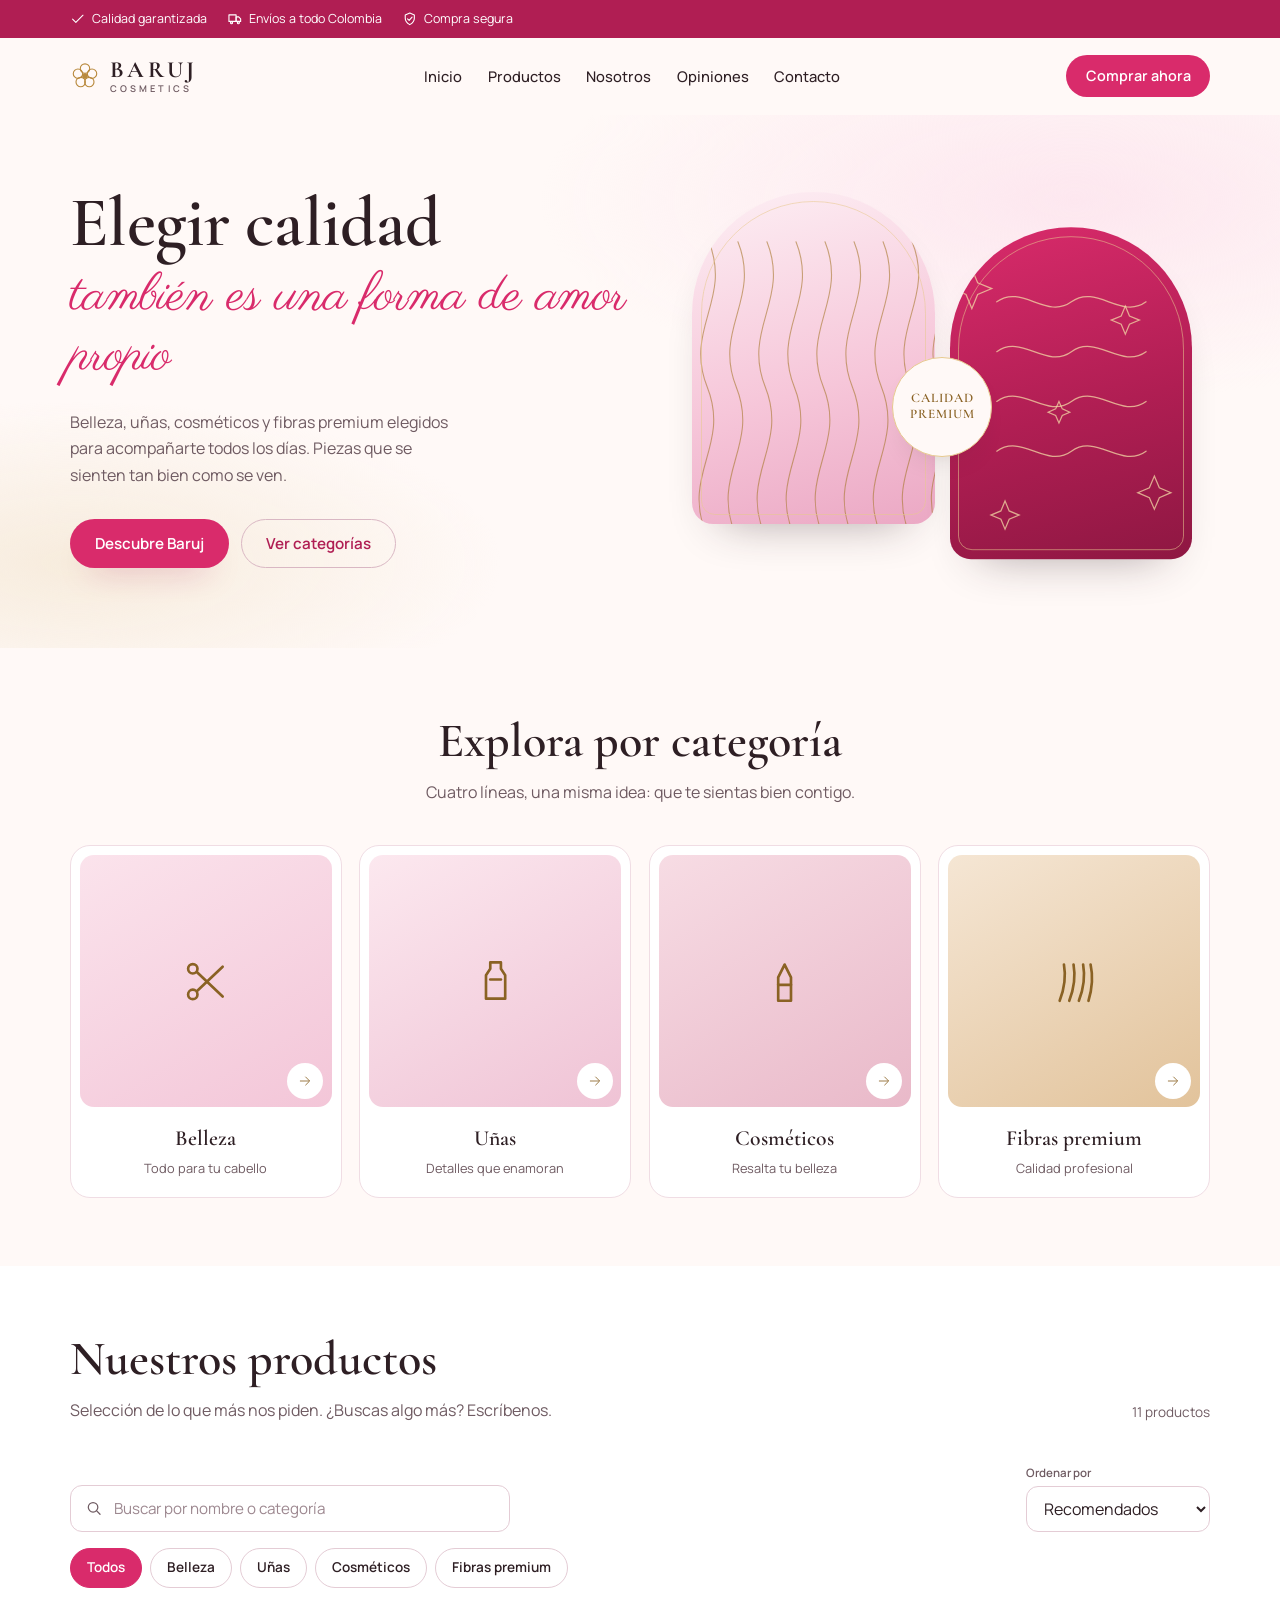
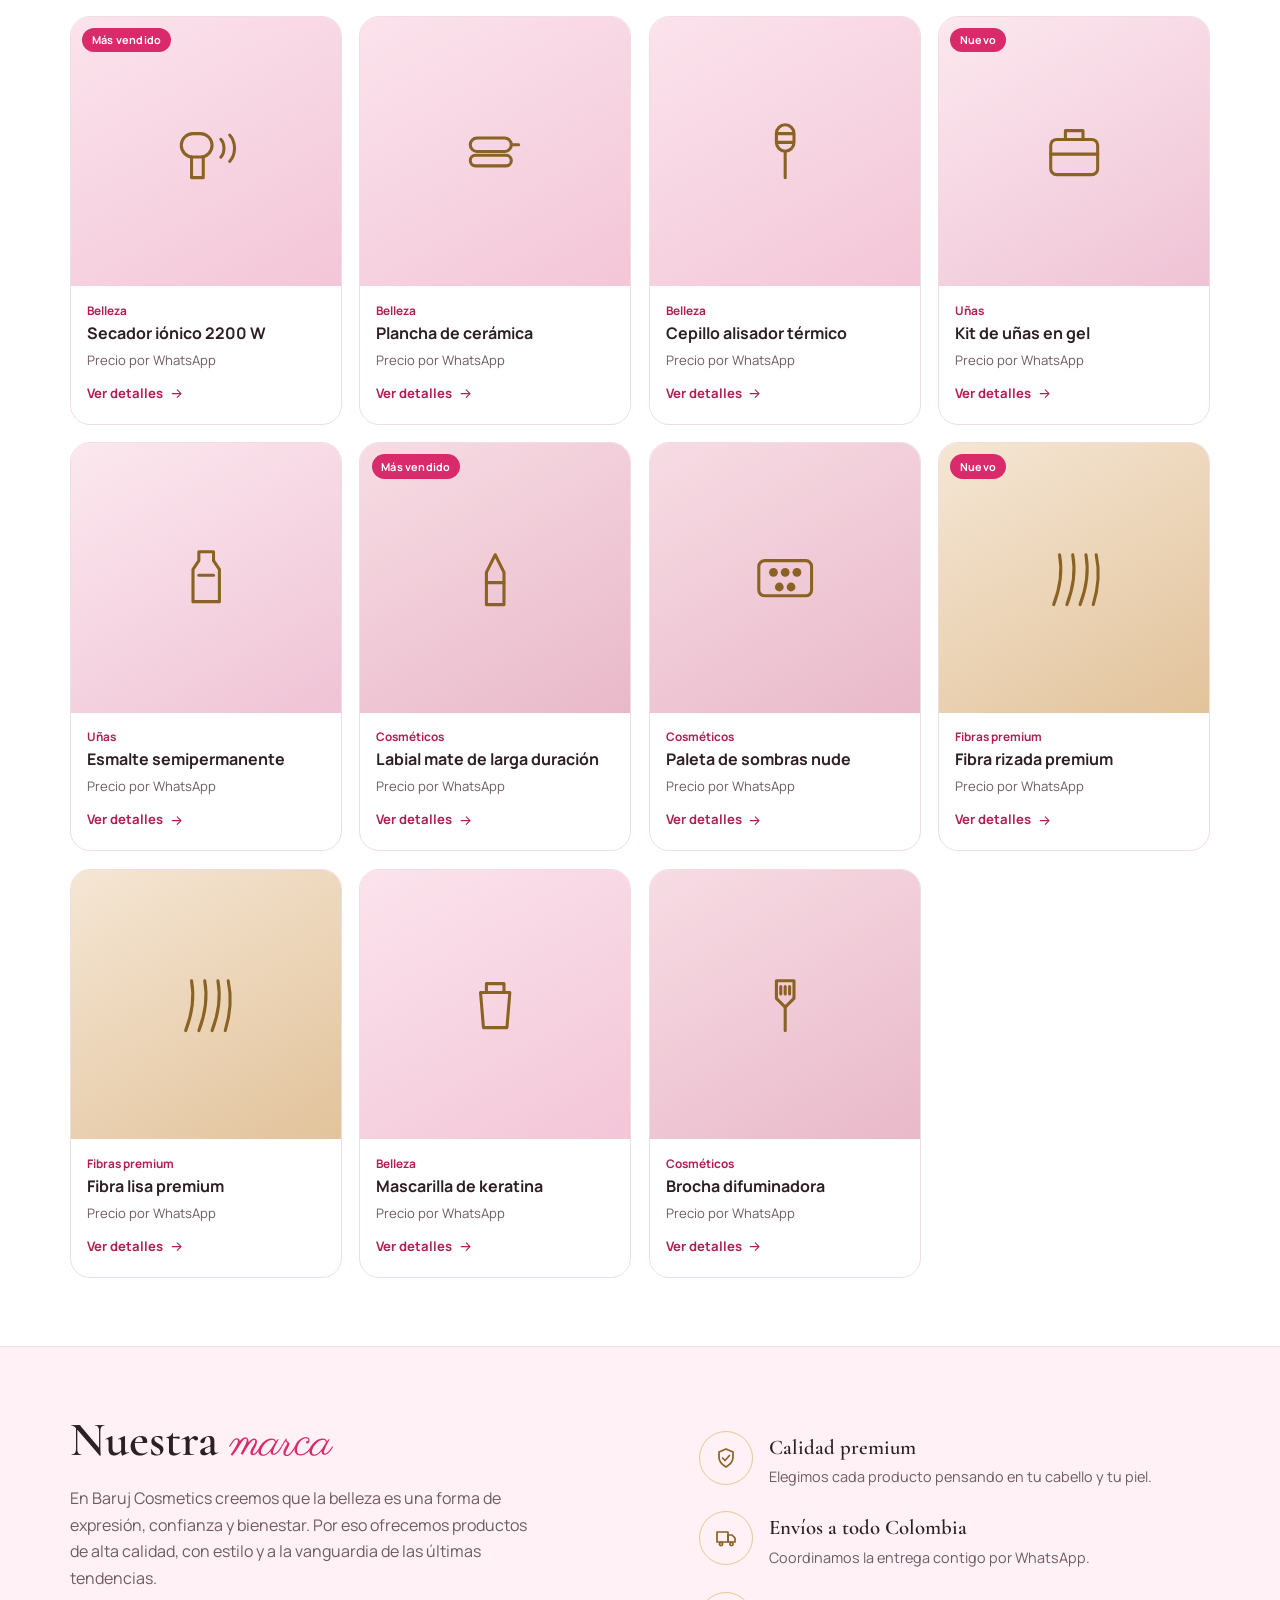
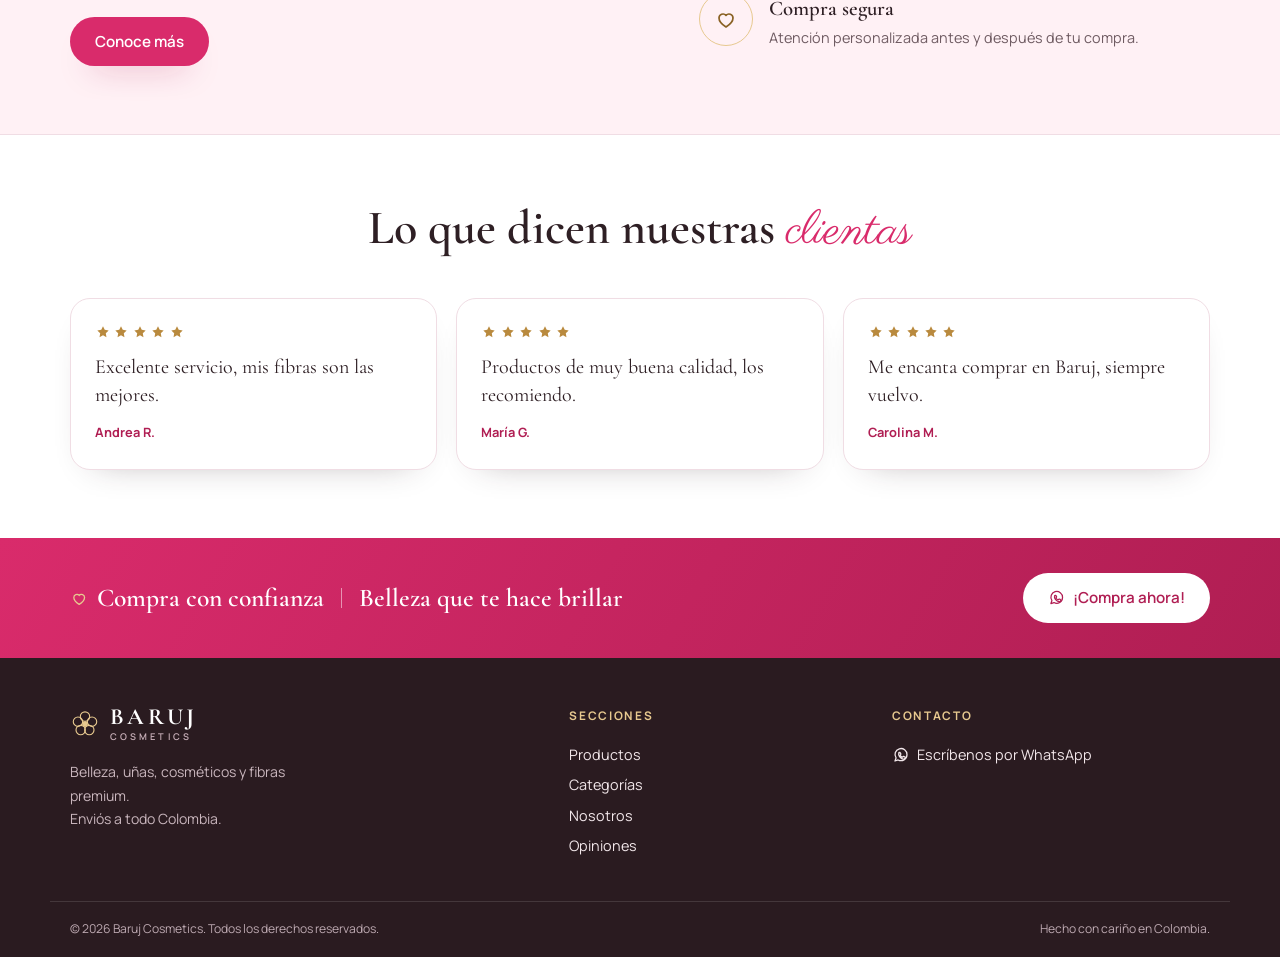
==== index.html @ c8e1570b "base del catalogo web" ====
<!DOCTYPE html>
<html lang="es-CO">
<head>
  <meta charset="utf-8">
  <meta name="viewport" content="width=device-width, initial-scale=1">
  <title>Baruj Cosmetics — Catálogo de belleza, uñas, cosméticos y fibras</title>
  <meta name="description" content="Catálogo de Baruj Cosmetics: belleza, uñas, cosméticos y fibras premium. Calidad garantizada y envíos a todo Colombia.">
  <meta name="theme-color" content="#b01e53">
  <link rel="icon" href="assets/favicon.svg" type="image/svg+xml">
  <meta property="og:title" content="Baruj Cosmetics">
  <meta property="og:description" content="Belleza, uñas, cosméticos y fibras premium. Envíos a todo Colombia.">
  <meta property="og:type" content="website">
  <link rel="preconnect" href="https://fonts.googleapis.com">
  <link rel="preconnect" href="https://fonts.gstatic.com" crossorigin>
  <link href="https://fonts.googleapis.com/css2?family=Cormorant+Garamond:ital,wght@0,500;0,600;0,700;1,500&family=Manrope:wght@400;500;600;700&family=Parisienne&display=swap" rel="stylesheet">
  <link rel="stylesheet" href="css/estilos.css">
</head>
<body>
  <a class="saltar" href="#contenido">Saltar al contenido</a>

  <!-- iconos de la página (decorativos: se ocultan a lectores de pantalla) -->
  <svg class="sprite" aria-hidden="true" focusable="false" xmlns="http://www.w3.org/2000/svg">
    <symbol id="i-check" viewBox="0 0 24 24"><path d="M4 12.5l5 5L20 6.5"/></symbol>
    <symbol id="i-camion" viewBox="0 0 24 24"><path d="M3 6h11v10H3z"/><path d="M14 9h4l3 3v4h-7z"/><circle cx="7" cy="18" r="1.6"/><circle cx="17.5" cy="18" r="1.6"/></symbol>
    <symbol id="i-escudo" viewBox="0 0 24 24"><path d="M12 3l7 3v5c0 5-3.5 8-7 10-3.5-2-7-5-7-10V6z"/><path d="M8.5 12l2.5 2.5 4.5-5"/></symbol>
    <symbol id="i-instagram" viewBox="0 0 24 24"><rect x="3.5" y="3.5" width="17" height="17" rx="5"/><circle cx="12" cy="12" r="4"/><circle cx="17" cy="7" r="1" fill="currentColor" stroke="none"/></symbol>
    <symbol id="i-tiktok" viewBox="0 0 24 24"><path d="M14 4v9.5a3.5 3.5 0 1 1-3-3.46"/><path d="M14 4c.6 2.6 2.2 4.2 5 4.5"/></symbol>
    <symbol id="i-flecha" viewBox="0 0 24 24"><path d="M5 12h13"/><path d="M13 6l6 6-6 6"/></symbol>
    <symbol id="i-buscar" viewBox="0 0 24 24"><circle cx="11" cy="11" r="6.5"/><path d="M16 16l4.5 4.5"/></symbol>
    <symbol id="i-cerrar" viewBox="0 0 24 24"><path d="M6 6l12 12M18 6L6 18"/></symbol>
    <symbol id="i-estrella" viewBox="0 0 24 24"><path d="M12 3.5l2.6 5.3 5.9.9-4.3 4.2 1 5.8-5.2-2.7-5.2 2.7 1-5.8L3.5 9.7l5.9-.9z" fill="currentColor" stroke="none"/></symbol>
    <symbol id="i-whatsapp" viewBox="0 0 24 24"><path d="M20 11.6a8 8 0 0 1-11.8 7L4 20l1.4-4.1A8 8 0 1 1 20 11.6z"/><path d="M9 9.2c.3-.6.7-.6 1-.6h.5c.2 0 .4 0 .6.5l.7 1.6c.1.3 0 .5-.2.7l-.5.6c-.1.2-.2.4 0 .7.5.8 1.4 1.7 2.5 2.1.3.1.5 0 .7-.2l.6-.7c.2-.2.4-.2.7-.1l1.6.8c.3.1.5.3.5.5 0 .3 0 1.2-.6 1.7-.5.5-1.2.8-2 .7-1-.1-2.6-.8-4-2.2-1.5-1.4-2.1-3-2.2-4 0-.8.2-1.5.7-2z"/></symbol>
    <symbol id="i-corazon" viewBox="0 0 24 24"><path d="M12 20s-7-4.4-7-9a4 4 0 0 1 7-2.6A4 4 0 0 1 19 11c0 4.6-7 9-7 9z"/></symbol>
    <symbol id="i-secador" viewBox="0 0 24 24"><rect x="3.5" y="6" width="10.5" height="8" rx="4"/><path d="M7 14v7h4v-7"/><path d="M17 8c1.4 1.4 1.4 4.6 0 6"/><path d="M20 6.5c2.2 2.4 2.2 6.6 0 9"/></symbol>
    <symbol id="i-plancha" viewBox="0 0 24 24"><rect x="3.5" y="7.5" width="14" height="4.6" rx="2.3"/><rect x="3.5" y="13.4" width="14" height="3.6" rx="1.8"/><path d="M17.5 9.8h2.5"/></symbol>
    <symbol id="i-cepillo" viewBox="0 0 24 24"><rect x="9" y="3" width="6" height="9" rx="3"/><path d="M12 12v9"/><path d="M9.5 6h5M9.5 9h5"/></symbol>
    <symbol id="i-esmalte" viewBox="0 0 24 24"><path d="M9.5 3h5v3l2 3v11h-9V9l2-3z"/><path d="M9.5 11h5"/></symbol>
    <symbol id="i-labial" viewBox="0 0 24 24"><path d="M9 21V10l3-6 3 6v11z"/><path d="M9 13.5h6"/></symbol>
    <symbol id="i-paleta" viewBox="0 0 24 24"><rect x="3" y="6" width="18" height="12" rx="2"/><circle cx="8" cy="10" r="1.5" fill="currentColor" stroke="none"/><circle cx="12" cy="10" r="1.5" fill="currentColor" stroke="none"/><circle cx="16" cy="10" r="1.5" fill="currentColor" stroke="none"/><circle cx="10" cy="15" r="1.5" fill="currentColor" stroke="none"/><circle cx="14" cy="15" r="1.5" fill="currentColor" stroke="none"/></symbol>
    <symbol id="i-fibra" viewBox="0 0 24 24"><path d="M5 21c2.5-6.5 3-11.5 2-17"/><path d="M9.5 21c2.5-6.5 3-11.5 2-17"/><path d="M14 21c2.5-6.5 3-11.5 2-17"/><path d="M18.5 21c2-6.5 2.2-11.5 1-17"/></symbol>
    <symbol id="i-tijeras" viewBox="0 0 24 24"><circle cx="6" cy="6" r="2.2"/><circle cx="6" cy="18" r="2.2"/><path d="M8 7.6L20 19"/><path d="M8 16.4L20 5"/></symbol>
    <symbol id="i-mascarilla" viewBox="0 0 24 24"><path d="M7 8h10l-1 12H8z"/><path d="M9 8V5h6v3"/></symbol>
    <symbol id="i-kit" viewBox="0 0 24 24"><rect x="4" y="8" width="16" height="12" rx="2"/><path d="M9 8V5h6v3"/><path d="M4 13h16"/></symbol>
    <symbol id="i-brocha" viewBox="0 0 24 24"><path d="M9 4h6v6l-3 3-3-3z"/><path d="M12 13v8"/><path d="M10.5 6v2.5M12 6v2.5M13.5 6v2.5"/></symbol>
  </svg>

  <div class="barra">
    <div class="contenedor barra__fila">
      <ul class="barra__beneficios">
        <li><svg class="icono" aria-hidden="true"><use href="#i-check"></use></svg>Calidad garantizada</li>
        <li><svg class="icono" aria-hidden="true"><use href="#i-camion"></use></svg>Envíos a todo Colombia</li>
        <li><svg class="icono" aria-hidden="true"><use href="#i-escudo"></use></svg>Compra segura</li>
      </ul>
      <div class="barra__redes">
        <a data-social="instagram" href="#" aria-label="Instagram de Baruj Cosmetics" target="_blank" rel="noopener">
          <svg class="icono" aria-hidden="true"><use href="#i-instagram"></use></svg>
        </a>
        <a data-social="tiktok" href="#" aria-label="TikTok de Baruj Cosmetics" target="_blank" rel="noopener">
          <svg class="icono" aria-hidden="true"><use href="#i-tiktok"></use></svg>
        </a>
      </div>
    </div>
  </div>

  <header class="cabecera" id="cabecera">
    <div class="contenedor cabecera__fila">
      <a class="marca" href="#inicio" aria-label="Baruj Cosmetics, ir al inicio">
        <svg class="marca__flor" viewBox="0 0 32 32" aria-hidden="true" focusable="false">
          <g fill="none" stroke="currentColor" stroke-width="1.2">
            <circle cx="16" cy="8" r="5"/><circle cx="23.5" cy="13.5" r="5"/>
            <circle cx="20.6" cy="22.4" r="5"/><circle cx="11.4" cy="22.4" r="5"/>
            <circle cx="8.5" cy="13.5" r="5"/><circle cx="16" cy="16" r="2.4" fill="currentColor"/>
          </g>
        </svg>
        <span class="marca__texto">
          <strong>BARUJ</strong>
          <small>Cosmetics</small>
        </span>
      </a>

      <nav class="menu" id="menu" aria-label="Navegación principal">
        <ul>
          <li><a href="#inicio">Inicio</a></li>
          <li><a href="#productos">Productos</a></li>
          <li><a href="#nosotros">Nosotros</a></li>
          <li><a href="#opiniones">Opiniones</a></li>
          <li><a href="#contacto">Contacto</a></li>
        </ul>
      </nav>

      <div class="cabecera__acciones">
        <a class="boton boton--rosa boton--compacto" href="#productos">Comprar ahora</a>
        <button class="menu-boton" type="button" aria-expanded="false" aria-controls="menu" aria-label="Abrir menú">
          <span></span><span></span><span></span>
        </button>
      </div>
    </div>
  </header>

  <main id="contenido">
    <section class="hero" id="inicio">
      <div class="contenedor hero__interior">
        <div class="hero__texto">
          <h1>
            <span class="hero__linea">Elegir calidad</span>
            <span class="hero__scripto">también es una forma de amor propio</span>
          </h1>
          <p class="hero__parrafo">
            Belleza, uñas, cosméticos y fibras premium elegidos para acompañarte
            todos los días. Piezas que se sienten tan bien como se ven.
          </p>
          <div class="hero__acciones">
            <a class="boton boton--rosa" href="#productos">Descubre Baruj</a>
            <a class="boton boton--contorno" href="#categorias">Ver categorías</a>
          </div>
        </div>

        <!-- Reemplazar estos paneles por fotos reales manteniendo las clases. -->
        <div class="collage" aria-hidden="true">
          <div class="collage__tile collage__tile--a">
            <svg class="collage__dibujo" viewBox="0 0 300 400" preserveAspectRatio="xMidYMid slice" focusable="false">
              <g fill="none" stroke="#a8792f" stroke-opacity=".6" stroke-width="1.35" stroke-linecap="round">
                <path d="M20 410c-28-70 30-105 2-175s30-105 2-175"/>
                <path d="M55 410c-28-70 30-105 2-175s30-105 2-175"/>
                <path d="M90 410c-28-70 30-105 2-175s30-105 2-175"/>
                <path d="M125 410c-28-70 30-105 2-175s30-105 2-175"/>
                <path d="M160 410c-28-70 30-105 2-175s30-105 2-175"/>
                <path d="M195 410c-28-70 30-105 2-175s30-105 2-175"/>
                <path d="M230 410c-28-70 30-105 2-175s30-105 2-175"/>
                <path d="M265 410c-28-70 30-105 2-175s30-105 2-175"/>
                <path d="M300 410c-28-70 30-105 2-175s30-105 2-175"/>
              </g>
            </svg>
          </div>
          <div class="collage__tile collage__tile--b">
            <svg class="collage__dibujo" viewBox="0 0 300 400" preserveAspectRatio="xMidYMid slice" focusable="false">
              <g fill="none" stroke="#f3d9a4" stroke-opacity=".75" stroke-width="1.5" stroke-linecap="round">
                <path d="M60 90c30-22 60 22 90 0s60 22 90 0"/>
                <path d="M60 150c30-22 60 22 90 0s60 22 90 0"/>
                <path d="M60 210c30-22 60 22 90 0s60 22 90 0"/>
                <path d="M60 270c30-22 60 22 90 0s60 22 90 0"/>
                <path d="M30 50l7 17 17 7-17 7-7 17-7-17-17-7 17-7z"/>
                <path d="M250 300l6 14 14 6-14 6-6 14-6-14-14-6 14-6z"/>
                <path d="M215 95l5 12 12 5-12 5-5 12-5-12-12-5 12-5z"/>
                <path d="M70 330l5 12 12 5-12 5-5 12-5-12-12-5 12-5z"/>
                <path d="M135 210l4 9 9 4-9 4-4 9-4-9-9-4 9-4z"/>
              </g>
            </svg>
          </div>
          <span class="collage__sello">
            <span class="collage__sello-texto">Calidad premium</span>
          </span>
        </div>
      </div>
    </section>

    <section class="seccion seccion--categorias" id="categorias">
      <div class="contenedor">
        <div class="seccion__cabecera">
          <h2>Explora por categoría</h2>
          <p>Cuatro líneas, una misma idea: que te sientas bien contigo.</p>
        </div>
        <div class="categorias" id="lista-categorias"></div>
      </div>
    </section>

    <section class="seccion seccion--productos" id="productos">
      <div class="contenedor">
        <div class="seccion__cabecera seccion__cabecera--fila">
          <div>
            <h2>Nuestros productos</h2>
            <p>Selección de lo que más nos piden. ¿Buscas algo más? Escríbenos.</p>
          </div>
          <p class="catalogo__cuenta" id="cuenta" aria-live="polite"></p>
        </div>

        <div class="controles">
          <div class="buscador">
            <label class="solo-lectores" for="buscar">Buscar productos</label>
            <svg class="icono buscador__icono" aria-hidden="true"><use href="#i-buscar"></use></svg>
            <input id="buscar" type="search" placeholder="Buscar por nombre o categoría" autocomplete="off">
          </div>
          <div class="controles__orden">
            <label for="orden">Ordenar por</label>
            <select id="orden">
              <option value="recomendado">Recomendados</option>
              <option value="nombre">Nombre (A–Z)</option>
              <option value="categoria">Categoría</option>
            </select>
          </div>
        </div>

        <div class="chips" id="chips" role="group" aria-label="Filtrar por categoría"></div>

        <div class="productos" id="lista-productos"></div>

        <div class="vacio" id="vacio" hidden>
          <p class="vacio__titulo">No encontramos productos con esa búsqueda.</p>
          <p>Prueba con otra palabra o revisa todas las categorías.</p>
          <button class="boton boton--contorno" type="button" id="limpiar">Limpiar filtros</button>
        </div>
      </div>
    </section>

    <section class="seccion seccion--marca" id="nosotros">
      <div class="contenedor marca-bloque">
        <div class="marca-bloque__texto">
          <h2>Nuestra <em class="scripto">marca</em></h2>
          <p>
            En Baruj Cosmetics creemos que la belleza es una forma de expresión,
            confianza y bienestar. Por eso ofrecemos productos de alta calidad,
            con estilo y a la vanguardia de las últimas tendencias.
          </p>
          <a class="boton boton--rosa" href="#contacto">Conoce más</a>
        </div>
        <div class="marca-bloque__pilares">
          <div class="pilar">
            <span class="pilar__icono"><svg class="icono" aria-hidden="true"><use href="#i-escudo"></use></svg></span>
            <h3>Calidad premium</h3>
            <p>Elegimos cada producto pensando en tu cabello y tu piel.</p>
          </div>
          <div class="pilar">
            <span class="pilar__icono"><svg class="icono" aria-hidden="true"><use href="#i-camion"></use></svg></span>
            <h3>Envíos a todo Colombia</h3>
            <p>Coordinamos la entrega contigo por WhatsApp.</p>
          </div>
          <div class="pilar">
            <span class="pilar__icono"><svg class="icono" aria-hidden="true"><use href="#i-corazon"></use></svg></span>
            <h3>Compra segura</h3>
            <p>Atención personalizada antes y después de tu compra.</p>
          </div>
        </div>
      </div>
    </section>

    <section class="seccion seccion--opiniones" id="opiniones">
      <div class="contenedor">
        <div class="seccion__cabecera">
          <h2>Lo que dicen nuestras <em class="scripto">clientas</em></h2>
        </div>
        <div class="opiniones">
          <figure class="opinion">
            <div class="estrellas" aria-label="5 de 5 estrellas">
              <svg class="icono" aria-hidden="true"><use href="#i-estrella"></use></svg><svg class="icono" aria-hidden="true"><use href="#i-estrella"></use></svg><svg class="icono" aria-hidden="true"><use href="#i-estrella"></use></svg><svg class="icono" aria-hidden="true"><use href="#i-estrella"></use></svg><svg class="icono" aria-hidden="true"><use href="#i-estrella"></use></svg>
            </div>
            <blockquote>Excelente servicio, mis fibras son las mejores.</blockquote>
            <figcaption>Andrea R.</figcaption>
          </figure>
          <figure class="opinion">
            <div class="estrellas" aria-label="5 de 5 estrellas">
              <svg class="icono" aria-hidden="true"><use href="#i-estrella"></use></svg><svg class="icono" aria-hidden="true"><use href="#i-estrella"></use></svg><svg class="icono" aria-hidden="true"><use href="#i-estrella"></use></svg><svg class="icono" aria-hidden="true"><use href="#i-estrella"></use></svg><svg class="icono" aria-hidden="true"><use href="#i-estrella"></use></svg>
            </div>
            <blockquote>Productos de muy buena calidad, los recomiendo.</blockquote>
            <figcaption>María G.</figcaption>
          </figure>
          <figure class="opinion">
            <div class="estrellas" aria-label="5 de 5 estrellas">
              <svg class="icono" aria-hidden="true"><use href="#i-estrella"></use></svg><svg class="icono" aria-hidden="true"><use href="#i-estrella"></use></svg><svg class="icono" aria-hidden="true"><use href="#i-estrella"></use></svg><svg class="icono" aria-hidden="true"><use href="#i-estrella"></use></svg><svg class="icono" aria-hidden="true"><use href="#i-estrella"></use></svg>
            </div>
            <blockquote>Me encanta comprar en Baruj, siempre vuelvo.</blockquote>
            <figcaption>Carolina M.</figcaption>
          </figure>
        </div>
      </div>
    </section>

    <section class="banda" id="contacto">
      <div class="contenedor banda__interior">
        <p class="banda__frase">
          <svg class="icono" aria-hidden="true"><use href="#i-corazon"></use></svg>
          Compra con confianza
          <span class="banda__separador" aria-hidden="true"></span>
          Belleza que te hace brillar
        </p>
        <a class="boton boton--blanco" data-whatsapp href="#productos" target="_blank" rel="noopener">
          <svg class="icono" aria-hidden="true"><use href="#i-whatsapp"></use></svg>
          ¡Compra ahora!
        </a>
      </div>
    </section>
  </main>

  <footer class="pie">
    <div class="contenedor pie__fila">
      <div class="pie__marca">
        <a class="marca marca--pie" href="#inicio" aria-label="Baruj Cosmetics, ir al inicio">
          <svg class="marca__flor" viewBox="0 0 32 32" aria-hidden="true" focusable="false">
            <g fill="none" stroke="currentColor" stroke-width="1.2">
              <circle cx="16" cy="8" r="5"/><circle cx="23.5" cy="13.5" r="5"/>
              <circle cx="20.6" cy="22.4" r="5"/><circle cx="11.4" cy="22.4" r="5"/>
              <circle cx="8.5" cy="13.5" r="5"/><circle cx="16" cy="16" r="2.4" fill="currentColor"/>
            </g>
          </svg>
          <span class="marca__texto"><strong>BARUJ</strong><small>Cosmetics</small></span>
        </a>
        <p>Belleza, uñas, cosméticos y fibras premium.<br>Enviós a todo Colombia.</p>
      </div>
      <nav class="pie__nav" aria-label="Enlaces del pie">
        <h2>Secciones</h2>
        <a href="#productos">Productos</a>
        <a href="#categorias">Categorías</a>
        <a href="#nosotros">Nosotros</a>
        <a href="#opiniones">Opiniones</a>
      </nav>
      <div class="pie__contacto">
        <h2>Contacto</h2>
        <a data-whatsapp href="#contacto" target="_blank" rel="noopener">
          <svg class="icono" aria-hidden="true"><use href="#i-whatsapp"></use></svg>
          Escríbenos por WhatsApp
        </a>
        <div class="pie__redes">
          <a data-social="instagram" href="#" aria-label="Instagram de Baruj Cosmetics" target="_blank" rel="noopener">
            <svg class="icono" aria-hidden="true"><use href="#i-instagram"></use></svg>
          </a>
          <a data-social="tiktok" href="#" aria-label="TikTok de Baruj Cosmetics" target="_blank" rel="noopener">
            <svg class="icono" aria-hidden="true"><use href="#i-tiktok"></use></svg>
          </a>
        </div>
      </div>
    </div>
    <div class="contenedor pie__legal">
      <p>© <span id="anio">2026</span> Baruj Cosmetics. Todos los derechos reservados.</p>
      <p>Hecho con cariño en Colombia.</p>
    </div>
  </footer>

  <dialog class="ficha" id="ficha" aria-labelledby="ficha-nombre">
    <button class="ficha__cerrar" type="button" data-cerrar aria-label="Cerrar ficha del producto">
      <svg class="icono" aria-hidden="true"><use href="#i-cerrar"></use></svg>
    </button>
    <div class="ficha__media" id="ficha-media" aria-hidden="true"></div>
    <div class="ficha__cuerpo">
      <p class="ficha__categoria" id="ficha-categoria"></p>
      <h3 id="ficha-nombre"></h3>
      <p class="ficha__descripcion" id="ficha-descripcion"></p>
      <p class="ficha__precio" id="ficha-precio"></p>
      <a class="boton boton--rosa" id="ficha-whatsapp" href="#contacto" target="_blank" rel="noopener">
        <svg class="icono" aria-hidden="true"><use href="#i-whatsapp"></use></svg>
        <span id="ficha-whatsapp-texto">Consultar por WhatsApp</span>
      </a>
      <p class="ficha__nota">Te respondemos con disponibilidad y precio.</p>
    </div>
  </dialog>

  <script src="js/productos.js"></script>
  <script src="js/app.js"></script>
</body>
</html>
---- css/estilos.css ----
/* ==========================================================================
   Baruj Cosmetics — catálogo
   Tokens de marca, base y componentes. Mobile-first.
   ========================================================================== */

:root {
  --marfil: #fff9f7;
  --blanco: #ffffff;
  --rosa: #d92b6b;          /* acento principal (texto blanco encima: 4.6:1) */
  --rosa-oscuro: #b01e53;   /* texto pequeño sobre claro */
  --rosa-suave: #f9dce6;
  --rosa-tenue: #fff1f5;
  --oro: #b98a3e;           /* solo decorativo */
  --oro-texto: #8a6224;
  --oro-claro: #e7c98f;
  --tinta: #2e1f24;
  --tinta-suave: #6f5b62;
  --borde: #f0dde4;
  --fondo-oscuro: #2a1b20;
  --sombra: 0 24px 48px -30px rgba(46, 31, 36, .45);
  --sombra-suave: 0 14px 34px -26px rgba(46, 31, 36, .45);
  --radio: 20px;
  --contenedor: 1180px;
  --cabecera: 76px;
  --fuente-titulo: "Cormorant Garamond", Georgia, serif;
  --fuente-texto: "Manrope", "Segoe UI", system-ui, sans-serif;
  --fuente-script: "Parisienne", "Brush Script MT", cursive;
}

*,
*::before,
*::after { box-sizing: border-box; }

html {
  scroll-behavior: smooth;
  scroll-padding-top: calc(var(--cabecera) + 18px);
  -webkit-text-size-adjust: 100%;
}

body {
  margin: 0;
  background: var(--marfil);
  color: var(--tinta);
  font-family: var(--fuente-texto);
  font-size: 16px;
  line-height: 1.65;
  -webkit-font-smoothing: antialiased;
}

body.sin-scroll { overflow: hidden; }

img,
svg { display: block; max-width: 100%; }

[hidden] { display: none !important; }

h1, h2, h3, p, figure, blockquote { margin: 0; }

a { color: inherit; }

button, input, select { font: inherit; color: inherit; }

:focus-visible {
  outline: 3px solid var(--oro);
  outline-offset: 3px;
  border-radius: 4px;
}

.sprite { position: absolute; width: 0; height: 0; overflow: hidden; }

.icono {
  width: 1.25em;
  height: 1.25em;
  flex: none;
  fill: none;
  stroke: currentColor;
  stroke-width: 1.7;
  stroke-linecap: round;
  stroke-linejoin: round;
}

.solo-lectores {
  position: absolute;
  width: 1px;
  height: 1px;
  padding: 0;
  margin: -1px;
  overflow: hidden;
  clip: rect(0 0 0 0);
  white-space: nowrap;
  border: 0;
}

.saltar {
  position: absolute;
  top: -60px;
  left: 1rem;
  z-index: 200;
  padding: .75rem 1.25rem;
  border-radius: 0 0 12px 12px;
  background: var(--rosa-oscuro);
  color: #fff;
  font-weight: 600;
  text-decoration: none;
  transition: top .2s ease;
}
.saltar:focus { top: 0; }

.contenedor {
  width: 100%;
  max-width: var(--contenedor);
  margin-inline: auto;
  padding-inline: 1.25rem;
}

/* ---------- Barra superior ---------- */

.barra {
  background: var(--rosa-oscuro);
  color: #fff;
  font-size: .78rem;
}
.barra__fila {
  display: flex;
  align-items: center;
  justify-content: space-between;
  gap: 1rem;
  min-height: 38px;
}
.barra__beneficios {
  display: flex;
  align-items: center;
  gap: 1.25rem;
  margin: 0;
  padding: 0;
  list-style: none;
}
.barra__beneficios li {
  display: flex;
  align-items: center;
  gap: .4rem;
  white-space: nowrap;
}
.barra__beneficios li:nth-child(2),
.barra__beneficios li:nth-child(3) { display: none; }

.barra__redes { display: flex; gap: .25rem; }
.barra__redes a {
  display: grid;
  place-items: center;
  width: 30px;
  height: 30px;
  border-radius: 50%;
  color: #fff;
}
.barra__redes a:hover { background: rgba(255, 255, 255, .16); }
.barra__redes .icono { width: 1.05rem; height: 1.05rem; }

@media (min-width: 720px) {
  .barra__beneficios li:nth-child(2),
  .barra__beneficios li:nth-child(3) { display: flex; }
}

/* ---------- Cabecera ---------- */

.cabecera {
  position: sticky;
  top: 0;
  z-index: 60;
  background: rgba(255, 249, 247, .94);
  border-bottom: 1px solid transparent;
  backdrop-filter: blur(10px);
  transition: border-color .25s ease, box-shadow .25s ease;
}
.cabecera.pegada {
  border-color: var(--borde);
  box-shadow: 0 16px 30px -26px rgba(46, 31, 36, .7);
}
.cabecera__fila {
  position: relative;
  display: flex;
  align-items: center;
  justify-content: space-between;
  gap: 1rem;
  min-height: var(--cabecera);
}

.marca {
  display: inline-flex;
  align-items: center;
  gap: .6rem;
  text-decoration: none;
}
.marca__flor {
  width: 30px;
  height: 30px;
  color: var(--oro);
  flex: none;
}
.marca__texto { display: grid; line-height: 1; }
.marca__texto strong {
  font-family: var(--fuente-titulo);
  font-size: 1.45rem;
  font-weight: 700;
  letter-spacing: .16em;
  color: var(--tinta);
}
.marca__texto small {
  margin-top: .15rem;
  font-size: .58rem;
  font-weight: 600;
  letter-spacing: .34em;
  text-transform: uppercase;
  color: var(--tinta-suave);
}

.menu ul {
  display: flex;
  gap: 1.6rem;
  margin: 0;
  padding: 0;
  list-style: none;
}
.menu a {
  position: relative;
  padding: .35rem 0;
  font-size: .92rem;
  font-weight: 500;
  text-decoration: none;
  color: var(--tinta);
}
.menu a::after {
  content: "";
  position: absolute;
  left: 0;
  right: 0;
  bottom: 0;
  height: 2px;
  border-radius: 2px;
  background: var(--rosa);
  transform: scaleX(0);
  transform-origin: left;
  transition: transform .2s ease;
}
.menu a:hover::after,
.menu a:focus-visible::after { transform: scaleX(1); }

.cabecera__acciones { display: flex; align-items: center; gap: .6rem; }

.menu-boton {
  display: grid;
  place-content: center;
  gap: 5px;
  width: 46px;
  height: 46px;
  padding: 0;
  border: 1px solid var(--borde);
  border-radius: 12px;
  background: #fff;
  cursor: pointer;
}
.menu-boton span {
  display: block;
  width: 20px;
  height: 2px;
  border-radius: 2px;
  background: var(--tinta);
  transition: transform .25s ease, opacity .2s ease;
}
.cabecera--abierta .menu-boton span:nth-child(1) { transform: translateY(7px) rotate(45deg); }
.cabecera--abierta .menu-boton span:nth-child(2) { opacity: 0; }
.cabecera--abierta .menu-boton span:nth-child(3) { transform: translateY(-7px) rotate(-45deg); }

@media (max-width: 899px) {
  .menu {
    position: absolute;
    top: 100%;
    left: 0;
    right: 0;
    display: none;
    padding: .5rem 1.25rem 1.25rem;
    background: var(--marfil);
    border-bottom: 1px solid var(--borde);
    box-shadow: var(--sombra-suave);
  }
  .cabecera--abierta .menu { display: block; }
  .menu ul { flex-direction: column; gap: .15rem; }
  .menu a {
    display: block;
    padding: .8rem .25rem;
    border-bottom: 1px solid var(--borde);
    font-size: 1rem;
  }
  .menu li:last-child a { border-bottom: 0; }
}

@media (min-width: 900px) {
  .menu-boton { display: none; }
}

@media (max-width: 599px) {
  .cabecera__acciones .boton--compacto { display: none; }
}

/* ---------- Botones ---------- */

.boton {
  display: inline-flex;
  align-items: center;
  justify-content: center;
  gap: .5rem;
  min-height: 46px;
  padding: .7rem 1.5rem;
  border: 1.5px solid transparent;
  border-radius: 999px;
  font-size: .95rem;
  font-weight: 600;
  text-decoration: none;
  cursor: pointer;
  transition: background .2s ease, color .2s ease, border-color .2s ease,
              box-shadow .2s ease, transform .2s ease;
}
.boton .icono { width: 1.15em; height: 1.15em; }
.boton--rosa {
  background: var(--rosa);
  color: #fff;
  box-shadow: 0 18px 32px -22px rgba(176, 30, 83, .95);
}
.boton--rosa:hover { background: var(--rosa-oscuro); transform: translateY(-1px); }
.boton--contorno {
  border-color: #d9b7c3;
  background: transparent;
  color: var(--rosa-oscuro);
}
.boton--contorno:hover { border-color: var(--rosa); color: var(--rosa); }
.boton--blanco { background: #fff; color: var(--rosa-oscuro); }
.boton--blanco:hover { background: var(--rosa-tenue); }
.boton--compacto {
  min-height: 42px;
  padding: .5rem 1.15rem;
  font-size: .9rem;
}

/* ---------- Hero ---------- */

.hero {
  position: relative;
  overflow: hidden;
  background:
    radial-gradient(58% 52% at 84% 16%, #fde7ef 0%, rgba(253, 231, 239, 0) 72%),
    radial-gradient(46% 42% at 6% 84%, #f7ecdd 0%, rgba(247, 236, 221, 0) 72%),
    var(--marfil);
}
.hero__interior {
  display: grid;
  gap: 2.5rem;
  padding-block: 3rem 4rem;
}
.hero__texto { max-width: 34rem; }

.hero h1 {
  font-family: var(--fuente-titulo);
  font-weight: 600;
  font-size: clamp(2.6rem, 7vw, 4.4rem);
  line-height: 1.02;
  letter-spacing: -.01em;
}
.hero__linea { display: block; }
.hero__scripto {
  display: block;
  margin-top: .6rem;
  max-width: 16ch;
  font-family: var(--fuente-script);
  font-weight: 400;
  font-size: clamp(2rem, 5.2vw, 3.3rem);
  line-height: 1.12;
  color: var(--rosa);
}

.hero__parrafo {
  margin-top: 1.4rem;
  max-width: 40ch;
  font-size: 1rem;
  color: var(--tinta-suave);
}

.hero__acciones {
  display: flex;
  flex-wrap: wrap;
  gap: .75rem;
  margin-top: 1.9rem;
}

.hero__texto > * {
  animation: subir .7s cubic-bezier(.2, .7, .2, 1) both;
}
.hero__texto h1 { animation-delay: .04s; }
.hero__parrafo { animation-delay: .12s; }
.hero__acciones { animation-delay: .2s; }

@keyframes subir {
  from { opacity: 0; transform: translateY(14px); }
  to { opacity: 1; transform: none; }
}

/* collage del hero (reemplazable por fotos) */
.collage {
  position: relative;
  display: grid;
  grid-template-columns: 1fr 1fr;
  gap: .9rem;
  width: min(100%, 500px);
  margin: 0 auto;
  padding-bottom: 2.4rem;
}
.collage__tile {
  position: relative;
  overflow: hidden;
  aspect-ratio: 3 / 4.1;
  border-radius: 150px 150px 26px 26px;
  box-shadow: var(--sombra);
}
.collage__tile::after {
  content: "";
  position: absolute;
  inset: .55rem;
  border: 1px solid rgba(231, 201, 143, .55);
  border-radius: 145px 145px 18px 18px;
  pointer-events: none;
}
.collage__tile--a {
  background: linear-gradient(165deg, #fdeff4 0%, #f6c6d9 58%, #eba8c4 100%);
}
.collage__tile--b {
  background: linear-gradient(165deg, #d92b6b 0%, #b01e53 55%, #8e1742 100%);
  transform: translateY(2.2rem);
}
.collage__dibujo {
  position: absolute;
  inset: 0;
  width: 100%;
  height: 100%;
}
.collage__sello {
  position: absolute;
  left: 50%;
  top: 58%;
  display: grid;
  place-items: center;
  width: 100px;
  height: 100px;
  padding: .6rem;
  border: 1px solid var(--oro-claro);
  border-radius: 50%;
  background: var(--marfil);
  transform: translate(-50%, -50%);
  box-shadow: var(--sombra-suave);
}
.collage__sello-texto {
  font-family: var(--fuente-titulo);
  font-size: .82rem;
  font-weight: 600;
  line-height: 1.2;
  letter-spacing: .08em;
  text-align: center;
  text-transform: uppercase;
  color: var(--oro-texto);
}

@media (min-width: 900px) {
  .hero__interior {
    grid-template-columns: 1.02fr .98fr;
    align-items: center;
    gap: 3rem;
    padding-block: 4.5rem 5rem;
  }
  .hero__texto { max-width: 36rem; }
}

/* ---------- Secciones ---------- */

.seccion { padding-block: 4.25rem; }
.seccion--productos { background: var(--blanco); }
.seccion--marca {
  background: var(--rosa-tenue);
  border-block: 1px solid var(--borde);
}
.seccion--opiniones { background: var(--blanco); }

.seccion__cabecera {
  max-width: 640px;
  margin: 0 auto 2.5rem;
  text-align: center;
}
.seccion__cabecera h2 {
  font-family: var(--fuente-titulo);
  font-weight: 600;
  font-size: clamp(2.1rem, 4.6vw, 3rem);
  line-height: 1.08;
}
.seccion__cabecera p {
  margin-top: .7rem;
  color: var(--tinta-suave);
}
.seccion__cabecera--fila {
  display: flex;
  flex-wrap: wrap;
  align-items: flex-end;
  justify-content: space-between;
  gap: .75rem 2rem;
  max-width: none;
  text-align: left;
}
.seccion__cabecera--fila > div { max-width: 42rem; }

.scripto {
  font-family: var(--fuente-script);
  font-style: normal;
  font-weight: 400;
  color: var(--rosa);
}

/* ---------- Categorías ---------- */

.categorias {
  display: grid;
  grid-template-columns: repeat(2, minmax(0, 1fr));
  gap: .9rem;
}
.categoria {
  display: block;
  padding: .55rem .55rem 1.1rem;
  border: 1px solid var(--borde);
  border-radius: var(--radio);
  background: var(--blanco);
  text-align: center;
  text-decoration: none;
  transition: transform .25s ease, box-shadow .25s ease, border-color .25s ease;
}
.categoria:hover {
  transform: translateY(-4px);
  border-color: var(--rosa-suave);
  box-shadow: var(--sombra-suave);
}
.categoria__media {
  position: relative;
  display: grid;
  place-items: center;
  aspect-ratio: 1;
  border-radius: 14px;
}
.categoria__media .icono {
  width: 3.2rem;
  height: 3.2rem;
  color: var(--oro-texto);
  stroke-width: 1.25;
}
.categoria__flecha {
  position: absolute;
  right: .55rem;
  bottom: .55rem;
  display: grid;
  place-items: center;
  width: 36px;
  height: 36px;
  border-radius: 50%;
  background: #fff;
  color: var(--rosa);
  box-shadow: var(--sombra-suave);
  transition: background .2s ease, color .2s ease;
}
.categoria__flecha .icono { width: 1rem; height: 1rem; }
.categoria:hover .categoria__flecha { background: var(--rosa); color: #fff; }
.categoria h3 {
  margin-top: .85rem;
  font-family: var(--fuente-titulo);
  font-size: 1.35rem;
  font-weight: 600;
}
.categoria p {
  margin-top: .1rem;
  font-size: .8rem;
  color: var(--tinta-suave);
}

@media (min-width: 760px) {
  .categorias { grid-template-columns: repeat(4, minmax(0, 1fr)); gap: 1.1rem; }
}

/* fondos por categoría (también para la ficha) */
[data-cat="belleza"] { background: linear-gradient(150deg, #fbe3ec 0%, #f3c6d8 100%); }
[data-cat="unas"] { background: linear-gradient(150deg, #fce8ef 0%, #efc3d5 100%); }
[data-cat="cosmeticos"] { background: linear-gradient(150deg, #f7dce4 0%, #e9b9c9 100%); }
[data-cat="fibras"] { background: linear-gradient(150deg, #f5e6d4 0%, #e2c39b 100%); }

/* ---------- Catálogo ---------- */

.catalogo__cuenta {
  font-size: .85rem;
  color: var(--tinta-suave);
  white-space: nowrap;
}

.controles {
  display: flex;
  flex-wrap: wrap;
  align-items: flex-end;
  justify-content: space-between;
  gap: .8rem 1.25rem;
  margin-bottom: 1rem;
}

.buscador { position: relative; flex: 1 1 300px; max-width: 440px; }
.buscador__icono {
  position: absolute;
  left: .95rem;
  top: 50%;
  width: 1.1rem;
  height: 1.1rem;
  color: var(--tinta-suave);
  transform: translateY(-50%);
  pointer-events: none;
}
.buscador input {
  width: 100%;
  min-height: 46px;
  padding: .6rem 1rem .6rem 2.7rem;
  border: 1px solid #e4ccd5;
  border-radius: 12px;
  background: #fff;
  font-size: .95rem;
}
.buscador input:focus { border-color: var(--rosa); outline-color: var(--rosa); }
.buscador input::placeholder { color: #9d8890; }

.controles__orden { display: grid; gap: .2rem; }
.controles__orden label {
  font-size: .72rem;
  font-weight: 600;
  color: var(--tinta-suave);
}
.controles__orden select {
  min-height: 46px;
  padding: .5rem 2.2rem .5rem .8rem;
  border: 1px solid #e4ccd5;
  border-radius: 12px;
  background: #fff;
}

.chips {
  display: flex;
  flex-wrap: wrap;
  gap: .5rem;
  margin-bottom: 1.75rem;
}
.chip {
  min-height: 40px;
  padding: .45rem 1rem;
  border: 1px solid #e4ccd5;
  border-radius: 999px;
  background: #fff;
  color: var(--tinta);
  font-size: .85rem;
  font-weight: 600;
  cursor: pointer;
  transition: background .2s ease, color .2s ease, border-color .2s ease;
}
.chip:hover { border-color: var(--rosa); color: var(--rosa-oscuro); }
.chip[aria-pressed="true"] {
  background: var(--rosa);
  border-color: var(--rosa);
  color: #fff;
}

.productos {
  display: grid;
  grid-template-columns: 1fr;
  gap: 1.1rem;
}
.producto {
  border: 1px solid var(--borde);
  border-radius: var(--radio);
  background: #fff;
  overflow: hidden;
  transition: transform .25s ease, box-shadow .25s ease, border-color .25s ease;
}
.producto:hover {
  transform: translateY(-4px);
  border-color: var(--rosa-suave);
  box-shadow: var(--sombra-suave);
}
.producto__enlace {
  display: block;
  height: 100%;
  color: inherit;
  text-decoration: none;
}
.producto__media {
  position: relative;
  display: grid;
  place-items: center;
  aspect-ratio: 1;
  overflow: hidden;
}
.producto__media img,
.ficha__media img {
  width: 100%;
  height: 100%;
  object-fit: cover;
}
.producto__media .icono {
  width: 4.4rem;
  height: 4.4rem;
  color: var(--oro-texto);
  stroke-width: 1.05;
  transition: transform .3s ease;
}
.producto:hover .producto__media .icono { transform: scale(1.06); }
.producto__etiqueta {
  position: absolute;
  top: .7rem;
  left: .7rem;
  padding: .2rem .6rem;
  border-radius: 999px;
  background: var(--rosa);
  color: #fff;
  font-size: .68rem;
  font-weight: 700;
  letter-spacing: .02em;
}
.producto__texto { display: block; padding: .9rem 1rem 1.15rem; }
.producto__categoria {
  display: block;
  font-size: .74rem;
  font-weight: 700;
  color: var(--rosa-oscuro);
}
.producto__nombre {
  display: block;
  margin-top: .15rem;
  font-size: 1rem;
  font-weight: 700;
  line-height: 1.35;
}
.producto__precio {
  display: block;
  margin-top: .35rem;
  font-size: .82rem;
  color: var(--tinta-suave);
}
.producto__ver {
  display: inline-flex;
  align-items: center;
  gap: .35rem;
  margin-top: .7rem;
  font-size: .82rem;
  font-weight: 700;
  color: var(--rosa-oscuro);
}
.producto__ver .icono {
  width: .95rem;
  height: .95rem;
  transition: transform .2s ease;
}
.producto:hover .producto__ver .icono { transform: translateX(3px); }

@media (min-width: 380px) {
  .productos { grid-template-columns: repeat(2, minmax(0, 1fr)); }
}
@media (min-width: 760px) {
  .productos { grid-template-columns: repeat(3, minmax(0, 1fr)); }
}
@media (min-width: 1040px) {
  .productos { grid-template-columns: repeat(4, minmax(0, 1fr)); }
}

.vacio {
  padding: 3rem 1.5rem;
  border: 1px dashed #e4ccd5;
  border-radius: var(--radio);
  text-align: center;
  color: var(--tinta-suave);
}
.vacio__titulo {
  font-family: var(--fuente-titulo);
  font-size: 1.5rem;
  color: var(--tinta);
}
.vacio p + p { margin-top: .4rem; }
.vacio .boton { margin-top: 1.2rem; }

/* ---------- Marca ---------- */

.marca-bloque { display: grid; gap: 2.5rem; }
.marca-bloque__texto h2 {
  font-family: var(--fuente-titulo);
  font-weight: 600;
  font-size: clamp(2.1rem, 4.6vw, 3rem);
  line-height: 1.08;
}
.marca-bloque__texto p {
  margin-top: 1rem;
  max-width: 46ch;
  color: var(--tinta-suave);
}
.marca-bloque__texto .boton { margin-top: 1.6rem; }

.marca-bloque__pilares { display: grid; gap: 1.4rem; }
.pilar {
  display: grid;
  grid-template-columns: auto 1fr;
  grid-template-areas: "icono titulo" "icono texto";
  column-gap: 1rem;
  align-items: start;
}
.pilar__icono {
  grid-area: icono;
  display: grid;
  place-items: center;
  width: 54px;
  height: 54px;
  border: 1px solid var(--oro-claro);
  border-radius: 50%;
  color: var(--oro-texto);
}
.pilar__icono .icono { width: 1.5rem; height: 1.5rem; }
.pilar h3 {
  grid-area: titulo;
  font-family: var(--fuente-titulo);
  font-size: 1.3rem;
  font-weight: 600;
}
.pilar p { grid-area: texto; font-size: .9rem; color: var(--tinta-suave); }

@media (min-width: 900px) {
  .marca-bloque {
    grid-template-columns: 1.05fr .95fr;
    gap: 4rem;
    align-items: center;
  }
}

/* ---------- Opiniones ---------- */

.opiniones {
  display: grid;
  gap: 1rem;
}
.opinion {
  padding: 1.6rem 1.5rem;
  border: 1px solid var(--borde);
  border-radius: var(--radio);
  background: #fff;
  box-shadow: var(--sombra-suave);
}
.estrellas { display: flex; gap: .15rem; color: var(--oro); }
.estrellas .icono { width: 1rem; height: 1rem; }
.opinion blockquote {
  margin-top: .8rem;
  font-family: var(--fuente-titulo);
  font-size: 1.25rem;
  line-height: 1.4;
}
.opinion figcaption {
  margin-top: .8rem;
  font-size: .8rem;
  font-weight: 700;
  color: var(--rosa-oscuro);
}

@media (min-width: 760px) {
  .opiniones { grid-template-columns: repeat(3, minmax(0, 1fr)); gap: 1.2rem; }
}

/* ---------- Banda de compra ---------- */

.banda {
  background: linear-gradient(120deg, var(--rosa) 0%, var(--rosa-oscuro) 100%);
  color: #fff;
}
.banda__interior {
  display: flex;
  flex-wrap: wrap;
  align-items: center;
  justify-content: space-between;
  gap: 1.2rem 2rem;
  padding-block: 2.2rem;
}
.banda__frase {
  display: flex;
  flex-wrap: wrap;
  align-items: center;
  gap: .55rem;
  font-family: var(--fuente-titulo);
  font-size: clamp(1.2rem, 2.6vw, 1.6rem);
  font-weight: 600;
}
.banda__frase .icono { width: 1.15rem; height: 1.15rem; color: var(--oro-claro); }
.banda__separador {
  width: 1px;
  height: 1.2rem;
  margin-inline: .5rem;
  background: rgba(255, 255, 255, .5);
}
.banda .boton--blanco { min-height: 50px; }

/* ---------- Pie ---------- */

.pie {
  background: var(--fondo-oscuro);
  color: #eadee3;
  padding-top: 3rem;
}
.pie__fila {
  display: grid;
  gap: 2.2rem;
  padding-bottom: 2.5rem;
}
.marca--pie .marca__texto strong { color: #fff; }
.marca--pie .marca__texto small { color: #c9b0b9; }
.marca--pie .marca__flor { color: var(--oro-claro); }
.pie__marca p {
  margin-top: .9rem;
  max-width: 30ch;
  font-size: .88rem;
  color: #c9b6bd;
}
.pie h2 {
  font-size: .74rem;
  font-weight: 700;
  letter-spacing: .14em;
  text-transform: uppercase;
  color: var(--oro-claro);
  margin-bottom: .9rem;
}
.pie__nav { display: grid; align-content: start; }
.pie__nav a,
.pie__contacto a {
  width: fit-content;
  padding: .2rem 0;
  font-size: .9rem;
  text-decoration: none;
  color: #f2e7ea;
}
.pie__nav a:hover,
.pie__contacto a:hover { color: var(--oro-claro); }
.pie__contacto > a { display: inline-flex; align-items: center; gap: .45rem; }
.pie__redes { display: flex; gap: .5rem; margin-top: 1rem; }
.pie__redes a {
  display: grid;
  place-items: center;
  width: 38px;
  height: 38px;
  border: 1px solid rgba(255, 255, 255, .22);
  border-radius: 50%;
  color: #fff;
}
.pie__redes a:hover { border-color: var(--oro-claro); color: var(--oro-claro); }
.pie__redes .icono { width: 1.05rem; height: 1.05rem; }

.pie__legal {
  display: flex;
  flex-wrap: wrap;
  justify-content: space-between;
  gap: .4rem 1rem;
  padding-block: 1.1rem;
  border-top: 1px solid rgba(255, 255, 255, .12);
  font-size: .76rem;
  color: #bda9b1;
}

@media (min-width: 760px) {
  .pie__fila { grid-template-columns: 1.3fr .8fr .9fr; gap: 2.5rem; }
}

/* ---------- Ficha del producto ---------- */

.ficha {
  position: fixed;
  inset: 0;
  width: min(880px, calc(100% - 2rem));
  max-height: calc(100dvh - 2rem);
  margin: auto;
  padding: 0;
  border: 0;
  border-radius: 24px;
  background: #fff;
  color: var(--tinta);
  overflow: auto;
}
.ficha::backdrop {
  background: rgba(46, 31, 36, .58);
  backdrop-filter: blur(3px);
}
.ficha[open] { display: grid; }
.ficha__media {
  display: grid;
  place-items: center;
  min-height: 240px;
  overflow: hidden;
}
.ficha__media .icono {
  width: 5.5rem;
  height: 5.5rem;
  color: var(--oro-texto);
  stroke-width: 1.1;
}
.ficha__cuerpo { padding: 1.6rem 1.5rem 1.8rem; }
.ficha__categoria {
  font-size: .76rem;
  font-weight: 700;
  color: var(--rosa-oscuro);
}
.ficha__cuerpo h3 {
  margin-top: .2rem;
  font-family: var(--fuente-titulo);
  font-size: clamp(1.7rem, 4vw, 2.2rem);
  font-weight: 600;
  line-height: 1.1;
}
.ficha__descripcion {
  margin-top: .8rem;
  color: var(--tinta-suave);
}
.ficha__precio {
  margin-top: 1rem;
  font-size: .95rem;
  font-weight: 600;
}
.ficha__cuerpo .boton { margin-top: 1.4rem; }
.ficha__nota {
  margin-top: .7rem;
  font-size: .78rem;
  color: var(--tinta-suave);
}
.ficha__cerrar {
  position: absolute;
  top: .8rem;
  right: .8rem;
  display: grid;
  place-items: center;
  width: 42px;
  height: 42px;
  border: 1px solid var(--borde);
  border-radius: 50%;
  background: rgba(255, 255, 255, .92);
  color: var(--tinta);
  cursor: pointer;
}
.ficha__cerrar:hover { background: var(--rosa-tenue); color: var(--rosa-oscuro); }

@media (min-width: 720px) {
  .ficha[open] { grid-template-columns: minmax(0, .9fr) minmax(0, 1.1fr); }
  .ficha__media { min-height: 100%; }
  .ficha__cuerpo { padding: 2.4rem 2.4rem 2.6rem; }
}

/* ---------- Movimiento reducido ---------- */

@media (prefers-reduced-motion: reduce) {
  html { scroll-behavior: auto; }
  *,
  *::before,
  *::after {
    animation-duration: .01ms !important;
    animation-iteration-count: 1 !important;
    transition-duration: .01ms !important;
  }
}
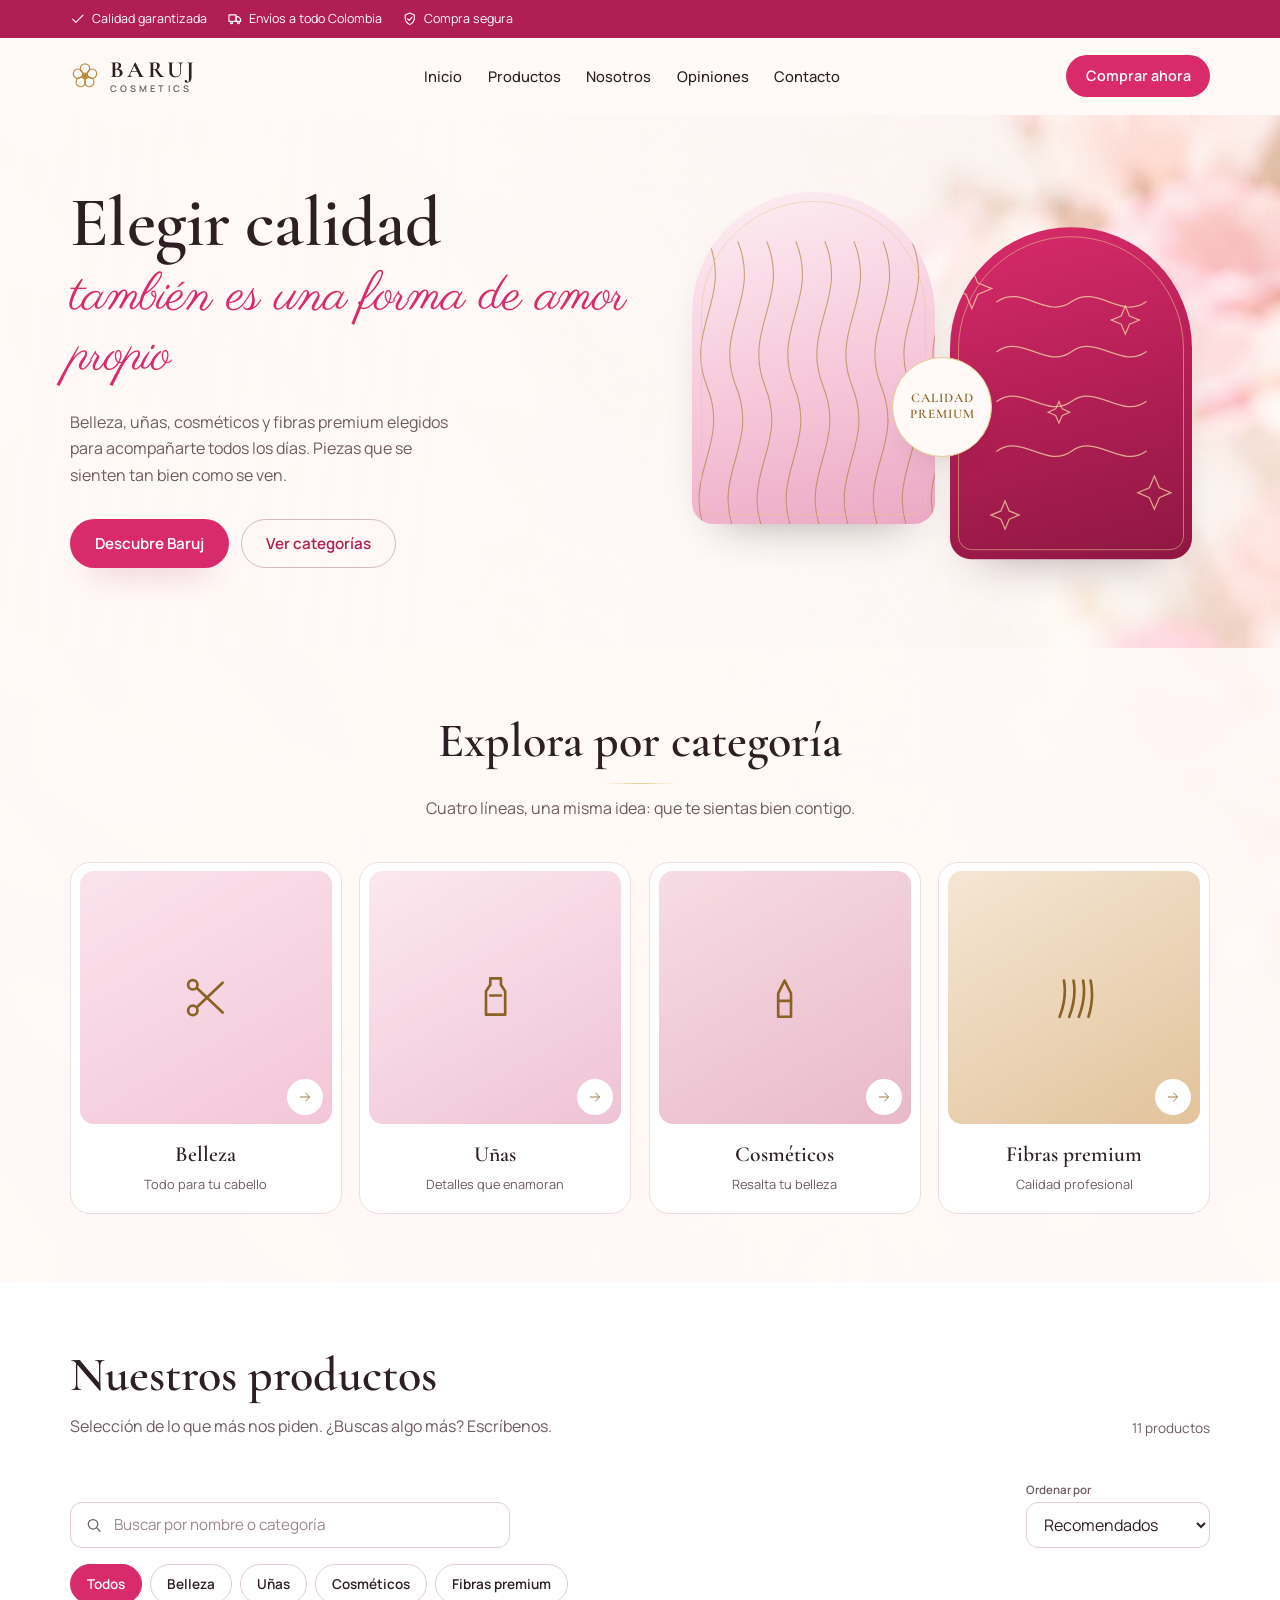
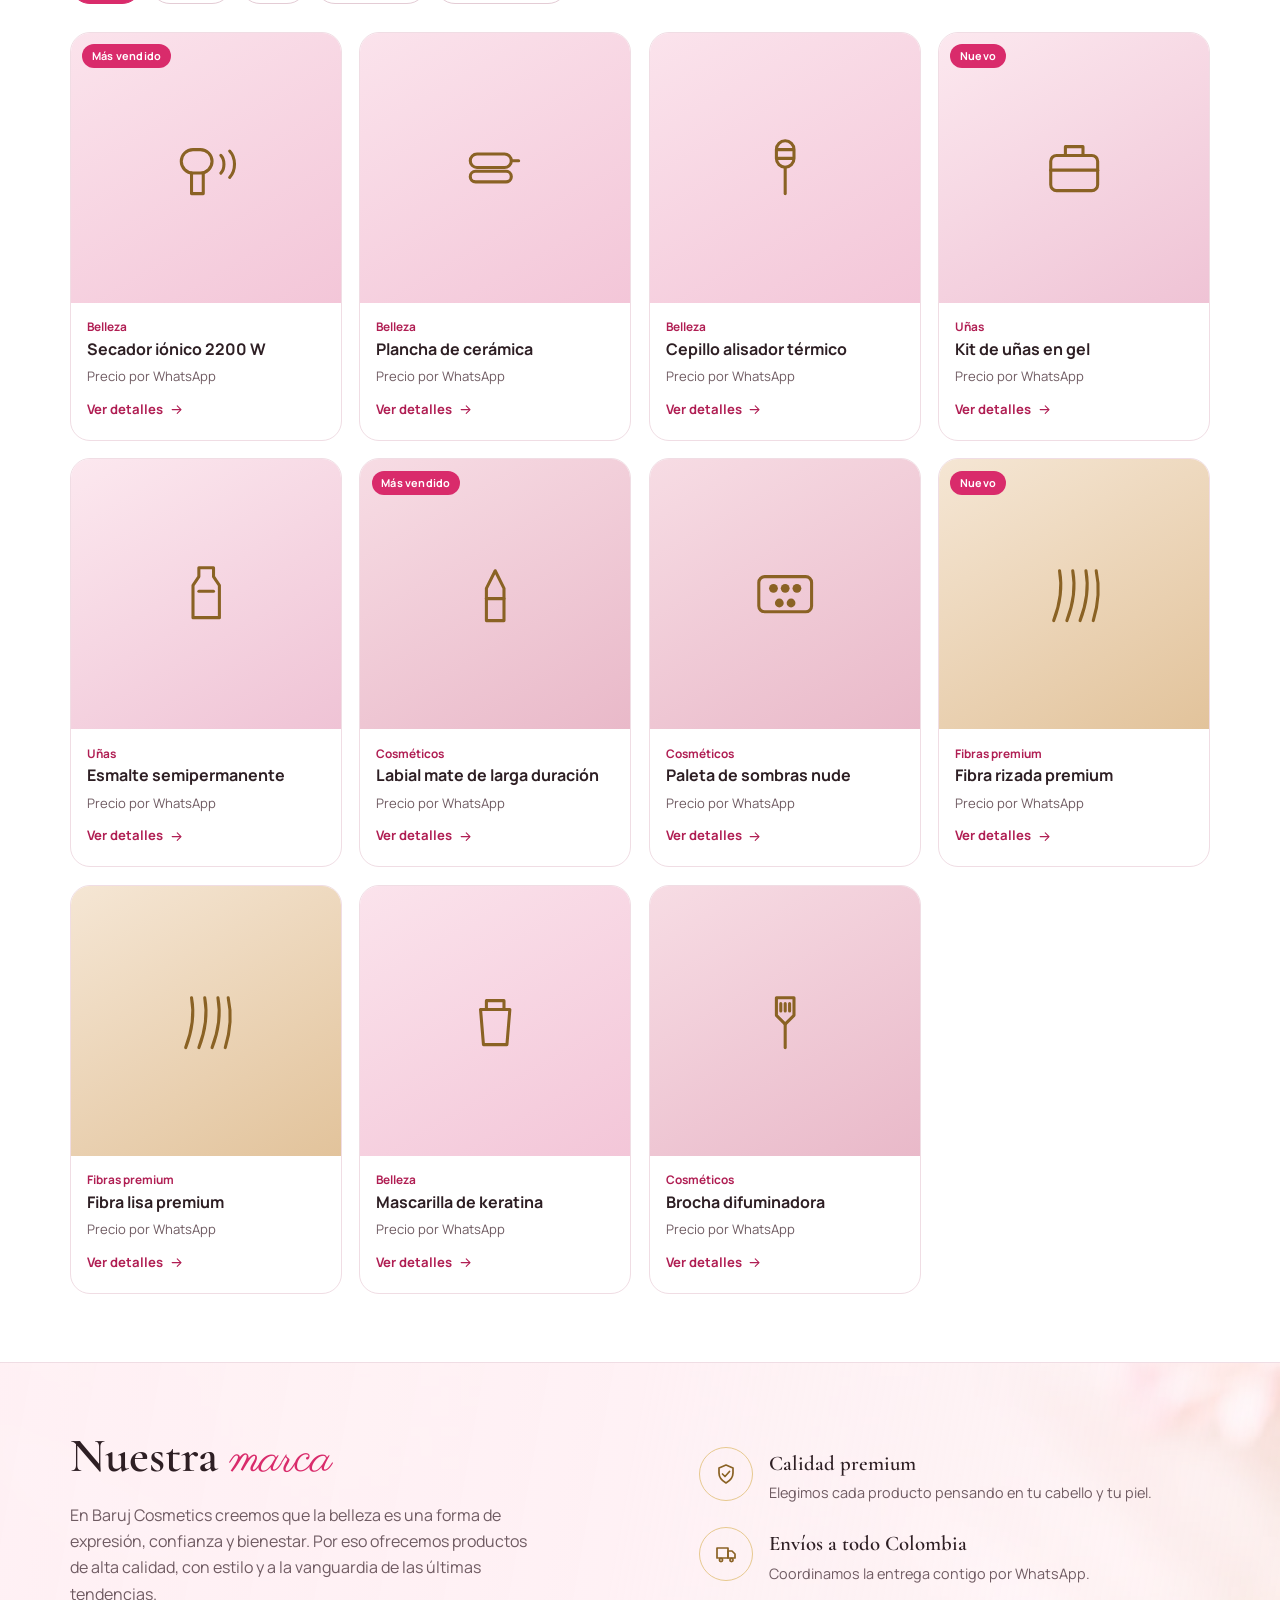
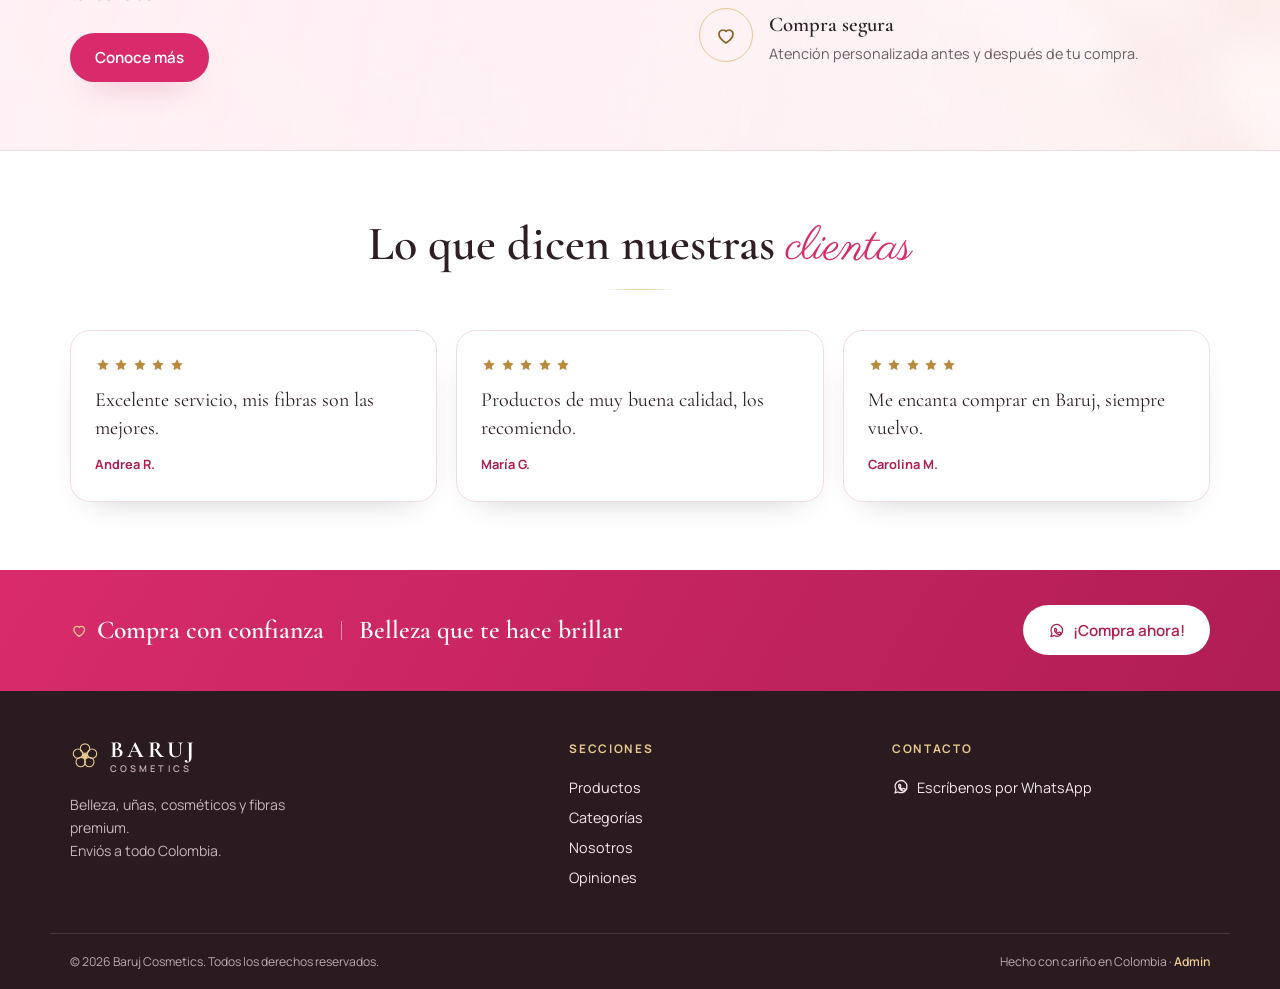
==== commit 6f9b5563: "fondo floral y administracion con token" ====
--- a/index.html
+++ b/index.html
@@ -320,7 +320,7 @@
     </div>
     <div class="contenedor pie__legal">
       <p>© <span id="anio">2026</span> Baruj Cosmetics. Todos los derechos reservados.</p>
-      <p>Hecho con cariño en Colombia.</p>
+      <p>Hecho con cariño en Colombia · <a class="pie__admin" href="/admin">Admin</a></p>
     </div>
   </footer>
 
--- a/css/estilos.css
+++ b/css/estilos.css
@@ -347,8 +347,10 @@
   position: relative;
   overflow: hidden;
   background:
-    radial-gradient(58% 52% at 84% 16%, #fde7ef 0%, rgba(253, 231, 239, 0) 72%),
-    radial-gradient(46% 42% at 6% 84%, #f7ecdd 0%, rgba(247, 236, 221, 0) 72%),
+    linear-gradient(95deg, rgba(255, 249, 247, .98) 0%, rgba(255, 249, 247, .92) 36%,
+      rgba(255, 249, 247, .5) 72%, rgba(255, 249, 247, .28) 100%),
+    radial-gradient(50% 46% at 6% 86%, rgba(247, 236, 221, .85), rgba(247, 236, 221, 0) 72%),
+    url("../assets/img/fondo-floral.jpg") 82% top / cover no-repeat,
     var(--marfil);
 }
 .hero__interior {
@@ -480,12 +482,29 @@
 /* ---------- Secciones ---------- */
 
 .seccion { padding-block: 4.25rem; }
+.seccion--categorias {
+  background:
+    linear-gradient(rgba(255, 249, 247, .95), rgba(255, 249, 247, .95)),
+    url("../assets/img/fondo-floral.jpg") 80% 40% / cover no-repeat;
+}
 .seccion--productos { background: var(--blanco); }
 .seccion--marca {
-  background: var(--rosa-tenue);
+  background:
+    linear-gradient(100deg, rgba(255, 241, 245, .97) 0%, rgba(255, 241, 245, .93) 48%,
+      rgba(255, 241, 245, .55) 100%),
+    url("../assets/img/fondo-floral.jpg") 78% center / cover no-repeat;
   border-block: 1px solid var(--borde);
 }
 .seccion--opiniones { background: var(--blanco); }
+
+.seccion__cabecera:not(.seccion__cabecera--fila) h2::after {
+  content: "";
+  display: block;
+  width: 72px;
+  height: 1px;
+  margin: .95rem auto 0;
+  background: linear-gradient(90deg, transparent, var(--oro-claro), transparent);
+}
 
 .seccion__cabecera {
   max-width: 640px;
@@ -968,6 +987,12 @@
   font-size: .76rem;
   color: #bda9b1;
 }
+.pie__admin {
+  color: var(--oro-claro);
+  font-weight: 600;
+  text-decoration: none;
+}
+.pie__admin:hover { text-decoration: underline; }
 
 @media (min-width: 760px) {
   .pie__fila { grid-template-columns: 1.3fr .8fr .9fr; gap: 2.5rem; }
